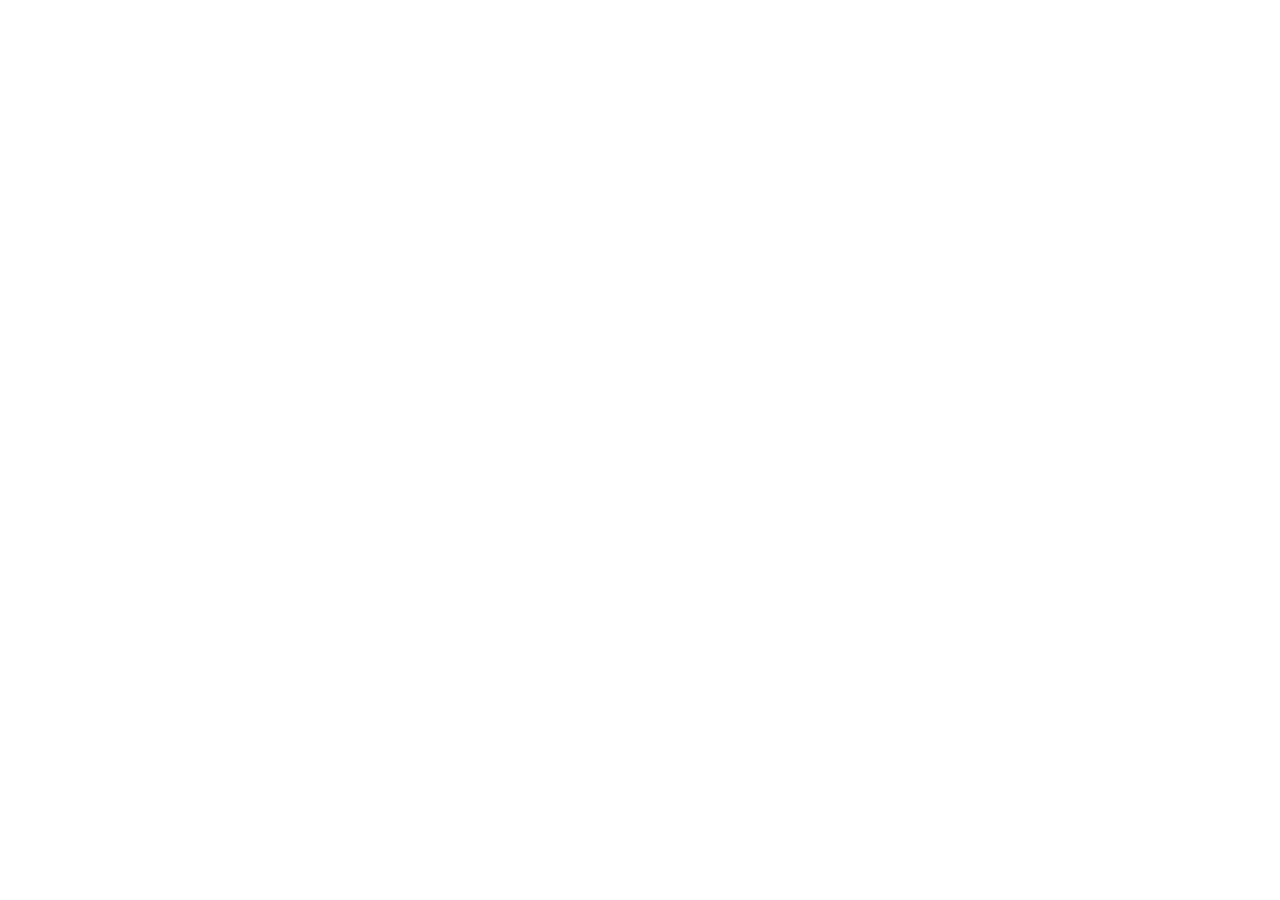
==== page2.html @ 292eb2e5 "add starting syntax,name every page" ====
<!DOCTYPE html>
<html lang="en">
<head>
    <meta charset="UTF-8">
    <meta name="viewport" content="width=device-width, initial-scale=1.0">
    <title>Videos</title>
    <link rel="stylesheet" href="./css/style.css">
</head>
<body>
    
</body>
    <script src="./js/scripts.js" ></script>
</html>
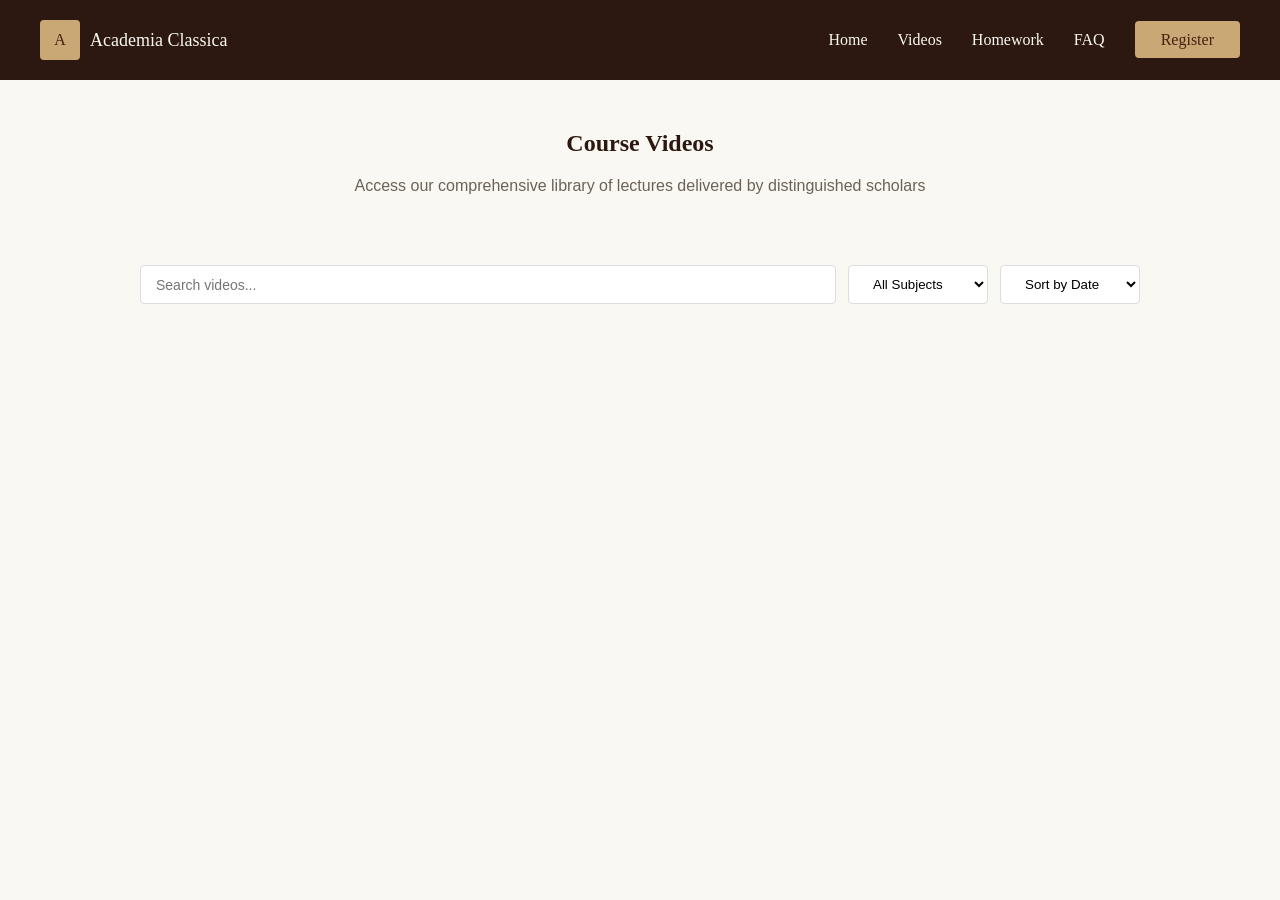
==== commit 7b240abc: "kapitan prover esli cho to ne nravitsa skaji" ====
--- a/page2.html
+++ b/page2.html
@@ -7,7 +7,47 @@
     <link rel="stylesheet" href="./css/style.css">
 </head>
 <body>
+    <div class="header">
+        <div class="container">
+            <div class="logo">
+                <a href="./index.html" class="logo-box">A</a>
+                <a href="./index.html" class="logo-text">Academia Classica</a>
+            </div>
+            <div class="main-nav">
+                <ul class="nav-list">
+                    <li><a href="./index.html">Home</a></li>
+                    <li><a href="./page2.html">Videos</a></li>
+                    <li><a href="./page3.html">Homework</a></li>
+                    <li><a href="./page4.html">FAQ</a></li>
+                    <li><a href="./page5.html" class="btn-register">Register</a></li>
+                </ul>
+            </div>
+        </div>
+    </div>
     
+    
+    <div class="content">
+        <div class="videos top-section">
+            <h2>Course Videos</h2>
+            <span>Access our comprehensive library of lectures delivered by distinguished scholars</span>
+        </div>
+        <div class="search-container">
+            <div class="controls">
+                <input type="text" class="search-input" placeholder="Search videos...">
+            
+                <select class="filter-dropdown">
+                <option>All Subjects</option>
+                </select>
+                
+                <select class="filter-dropdown">
+                <option>Sort by Date</option>
+                </select>
+            </div>
+        </div>
+    </div>
+    
+    
+
 </body>
     <script src="./js/scripts.js" ></script>
 </html>
--- a/css/style.css
+++ b/css/style.css
@@ -0,0 +1,244 @@
+body{
+    padding: 0;
+    margin: 0;
+    scroll-behavior: smooth;
+    background-color: #FAF8F3;
+}
+*{
+    font-family: "Noto Sans", sans-serif;
+}
+header{
+    width: 100%;
+    height: 75px;
+    background-color: #2C1810;
+    display: flex;
+    justify-content: space-around;
+
+}
+.logoPlace{
+    width: 15%;
+    height: 100%;
+    background-color: aliceblue;
+}
+.navBar{
+    width: 28%;
+    height: 100%;
+    background-color: #2C1810;
+}
+nav{
+    width: 100%;
+    height: 100%;
+    display: flex;
+    justify-content: space-around;
+    align-items: center;
+}
+.fontNav{
+    text-decoration: none;
+    font-size: 17px;
+    color: white;
+    transition: color 0.3s ease-in-out;
+}
+.fontNav:hover{
+    color: #C9A876;
+}
+#RegisterButton{
+    color: black;
+    background-color: #C9A876;
+    border-radius: 0.25rem;
+    border-style: none;
+    font-size: 15px;
+    width: 25%;
+    height: 50%;
+    cursor: pointer;
+    transition: background-color 0.2s ease-in-out;
+}
+#RegisterButton:hover{
+    background-color: #9b815b;
+}
+.mainPart{
+    width: 100%;
+    height: 1310px;
+    background-color: #FAF8F3;
+    display: flex;
+    justify-content: center;
+    align-items: center;
+    flex-direction: column;
+}
+.mainPartHead{
+    width: 65%;
+    height: 17%;
+    background-color: aqua;
+    display: flex;
+    flex-direction: column;
+}
+.mainPartLiner{
+    width: 100%;
+    height: 40%;
+    background-color: #C9A876;
+    display: flex;
+    flex-direction: column;
+    align-items: center;
+}
+.yourInfo{
+    width: 100%;
+    height: 60%;
+    background-color: beige;
+    display: flex;
+    justify-content: space-evenly;
+    align-items: center;
+
+}
+.personalInfo{
+    width: 30%;
+    height: 80%;
+    background-color: chocolate;
+}
+.listsOfHw{
+    width: 65%;
+    height: 80%;
+    background-color: bisque;
+}
+h2{
+    margin: 0;
+}
+footer{
+    width: 100%;
+    height: 200px;
+    background-color: #2C1810;
+}
+
+
+/* VIDEOS */
+/* navigation */
+.header {
+    background-color: #2C1810;
+    font-size: 16px;
+    padding: 15px 0 15px 0;
+    display: flex;
+    justify-content: center;
+}
+
+.header .container {
+    width: 100%;
+    max-width: 1200px;
+    display: flex;
+    align-items: center;
+    justify-content: space-between;
+}
+
+.header .logo {
+    display: flex;
+    align-items: center;
+    gap: 10px;
+    width: 100%;
+}
+
+.header .logo a {
+    text-decoration: none;
+    font-family: "Times New Roman", serif;
+}
+
+.header .logo-box {
+    background-color: #C9A876;
+    color: #4b1e0f;
+    font-weight: 300;
+    width: 40px;
+    height: 40px;
+    display: flex;
+    align-items: center;
+    justify-content: center;
+    border-radius: 4px;
+}
+
+.header .logo-text {
+    color: #FAF8F3;
+    font-size: 18px;
+}
+
+.header .main-nav {
+    align-items: center;
+    
+}
+
+.header .main-nav a {
+    color: #FAF8F3;
+    text-decoration: none;
+    font-size: 16px;
+    font-family: "Segoe UI Emoji";
+}
+
+.header .main-nav a:hover {
+    color: #c9a56a;
+}
+
+.header .nav-list {
+    display: flex;
+    gap: 30px;
+    list-style: none; 
+}
+
+.header .main-nav .btn-register {
+    background-color: #C9A876;
+    color: #4b1e0f;
+    padding: 10px 26px;
+    border-radius: 4px;
+    text-decoration: none;
+    font-weight: 500;
+}
+
+.header .btn-register:hover {
+    background-color: #b8935a;
+}
+
+/* video */
+.content {
+    width: 80%;
+    margin: 0 auto;
+}
+
+.top-section {
+    text-align: center;
+    padding: 50px 0 50px 0;
+    
+}
+.top-section h2 {
+  color: #2C1810;
+  margin-bottom: 20px;
+  font-weight: bold;
+  font-family: "Segoe UI Emoji";
+}
+.top-section span {
+  color: #6B6256;
+  margin-bottom: 40px;
+}
+
+.search-container {
+  font-family: sans-serif;
+  max-width: 1000px;
+  margin: 20px auto;
+  text-align: center;
+}
+
+.controls {
+  display: flex;
+  gap: 12px;
+  margin-bottom: 40px;
+}
+
+.search-input {
+  flex-grow: 1;
+  padding: 10px 15px;
+  border: 1px solid #ddd;
+  border-radius: 4px;
+  font-size: 14px;
+  color: #888;
+}
+
+.filter-dropdown {
+  padding: 10px 20px;
+  border: 1px solid #ddd;
+  border-radius: 4px;
+  background-color: white;
+  cursor: pointer;
+  min-width: 140px;
+}
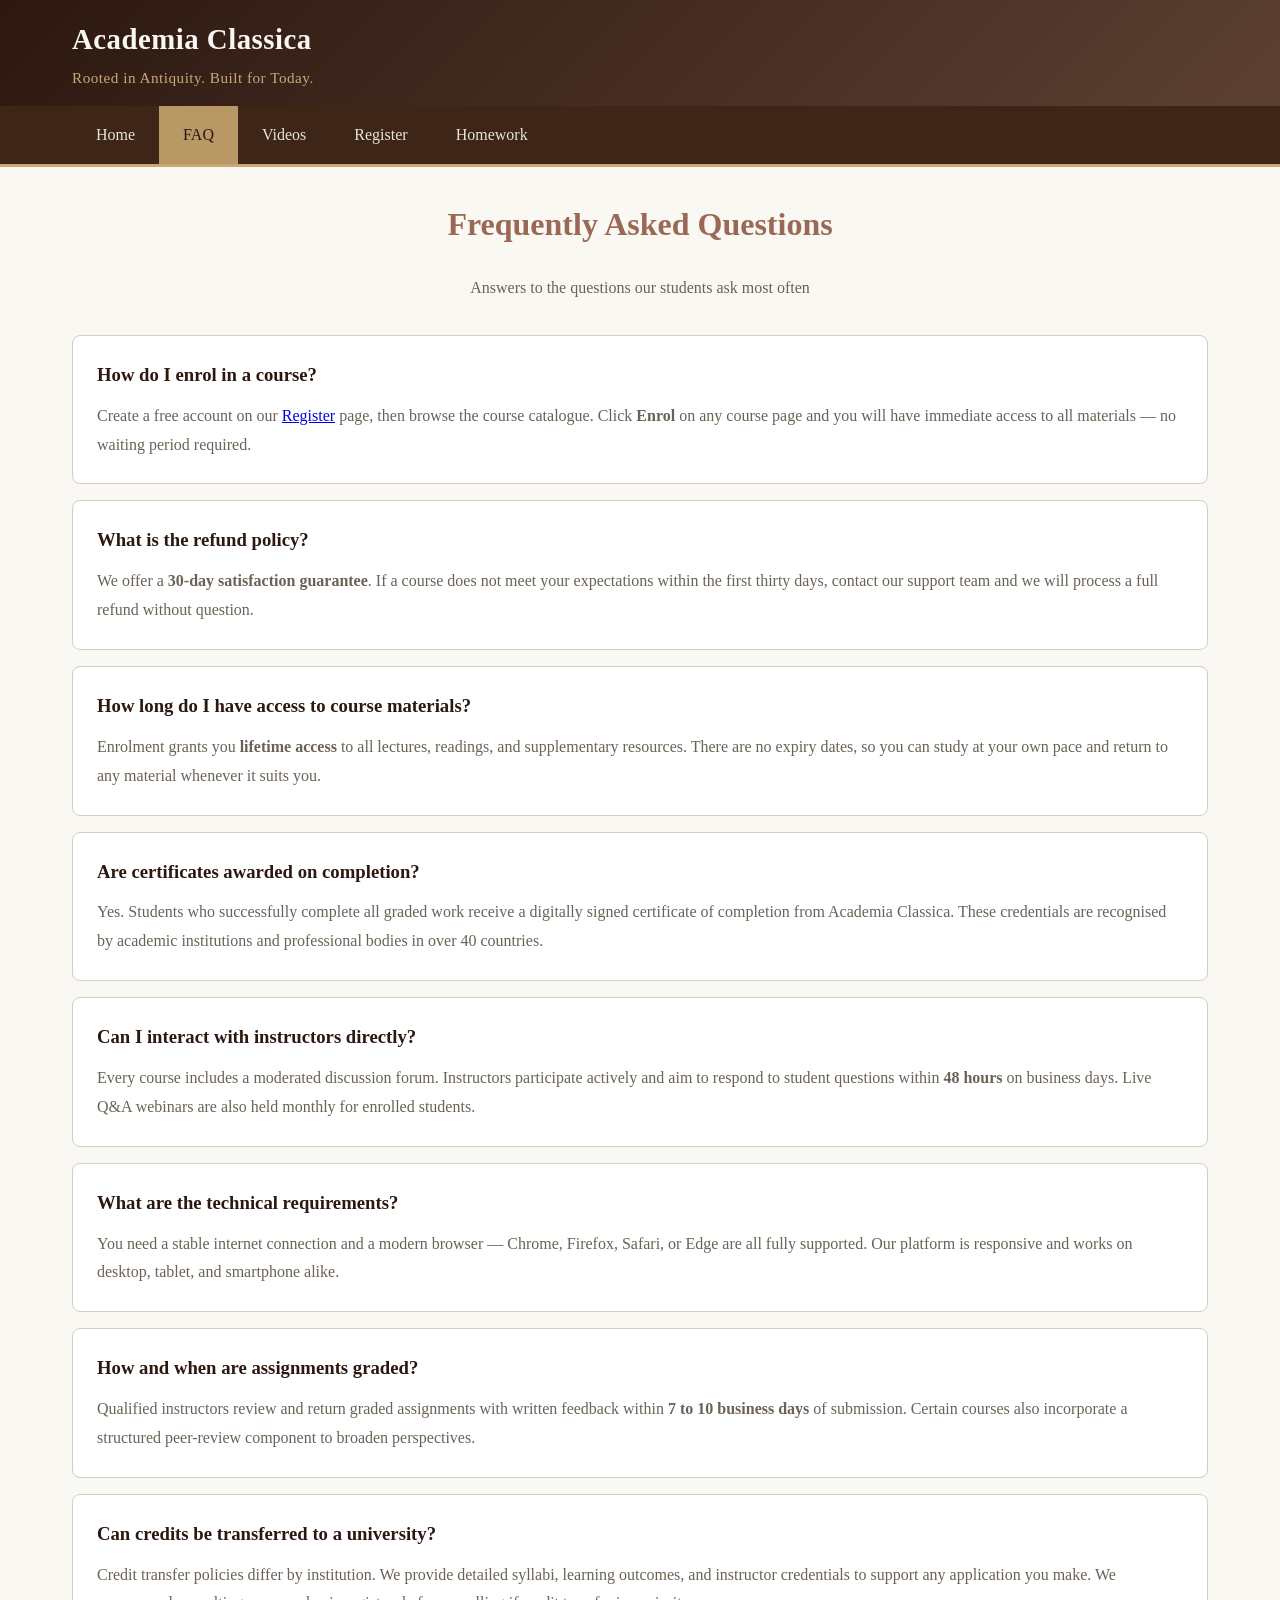
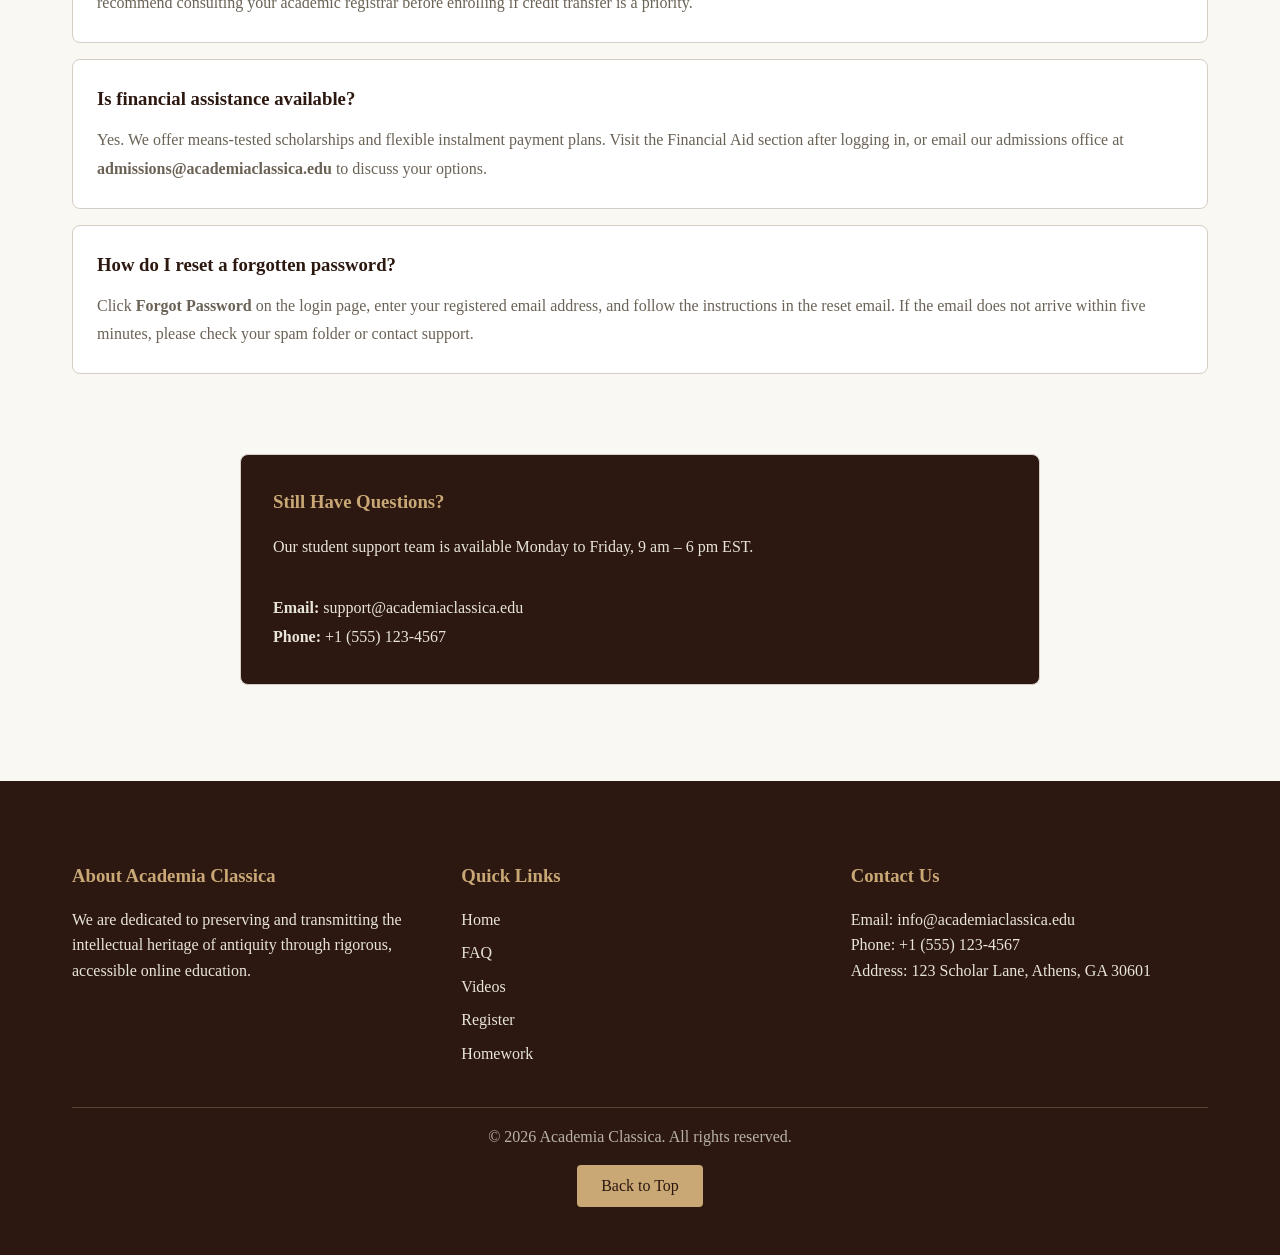
==== commit 112ae5bb: "Final Version" ====
--- a/page2.html
+++ b/page2.html
@@ -3,51 +3,173 @@
 <head>
     <meta charset="UTF-8">
     <meta name="viewport" content="width=device-width, initial-scale=1.0">
-    <title>Videos</title>
-    <link rel="stylesheet" href="./css/style.css">
+    <title>FAQ - Academia Classica</title>
+    <link rel="stylesheet" href="css/style.css">
 </head>
 <body>
-    <div class="header">
-        <div class="container">
-            <div class="logo">
-                <a href="./index.html" class="logo-box">A</a>
-                <a href="./index.html" class="logo-text">Academia Classica</a>
-            </div>
-            <div class="main-nav">
-                <ul class="nav-list">
-                    <li><a href="./index.html">Home</a></li>
-                    <li><a href="./page2.html">Videos</a></li>
-                    <li><a href="./page3.html">Homework</a></li>
-                    <li><a href="./page4.html">FAQ</a></li>
-                    <li><a href="./page5.html" class="btn-register">Register</a></li>
-                </ul>
+    <header id="top">
+        <div class="container header-inner">
+            <div>
+                <h1>Academia Classica</h1>
+                <p class="header-tagline">Rooted in Antiquity. Built for Today.</p>
             </div>
         </div>
-    </div>
-    
-    
-    <div class="content">
-        <div class="videos top-section">
-            <h2>Course Videos</h2>
-            <span>Access our comprehensive library of lectures delivered by distinguished scholars</span>
-        </div>
-        <div class="search-container">
-            <div class="controls">
-                <input type="text" class="search-input" placeholder="Search videos...">
-            
-                <select class="filter-dropdown">
-                <option>All Subjects</option>
-                </select>
-                
-                <select class="filter-dropdown">
-                <option>Sort by Date</option>
-                </select>
+    </header>
+
+    <nav>
+        <ul>
+            <li><a href="index.html">Home</a></li>
+            <li><a href="page2.html" class="active">FAQ</a></li>
+            <li><a href="page3.html">Videos</a></li>
+            <li><a href="page4.html">Register</a></li>
+            <li><a href="page5.html">Homework</a></li>
+        </ul>
+    </nav>
+
+    <main>
+        <section class="container">
+            <h2>Frequently Asked Questions</h2>
+            <p class="text-center mb-2">Answers to the questions our students ask most often</p>
+
+            <article class="faq-item">
+                <h3>How do I enrol in a course?</h3>
+                <p>
+                    Create a free account on our <a href="page4.html">Register</a> page, then browse the
+                    course catalogue. Click <strong>Enrol</strong> on any course page and you will have
+                    immediate access to all materials — no waiting period required.
+                </p>
+            </article>
+
+            <article class="faq-item">
+                <h3>What is the refund policy?</h3>
+                <p>
+                    We offer a <strong>30-day satisfaction guarantee</strong>. If a course does not meet
+                    your expectations within the first thirty days, contact our support team and we will
+                    process a full refund without question.
+                </p>
+            </article>
+
+            <article class="faq-item">
+                <h3>How long do I have access to course materials?</h3>
+                <p>
+                    Enrolment grants you <strong>lifetime access</strong> to all lectures, readings, and
+                    supplementary resources. There are no expiry dates, so you can study at your own pace
+                    and return to any material whenever it suits you.
+                </p>
+            </article>
+
+            <article class="faq-item">
+                <h3>Are certificates awarded on completion?</h3>
+                <p>
+                    Yes. Students who successfully complete all graded work receive a digitally signed
+                    certificate of completion from Academia Classica. These credentials are recognised
+                    by academic institutions and professional bodies in over 40 countries.
+                </p>
+            </article>
+
+            <article class="faq-item">
+                <h3>Can I interact with instructors directly?</h3>
+                <p>
+                    Every course includes a moderated discussion forum. Instructors participate actively
+                    and aim to respond to student questions within <strong>48 hours</strong> on business days.
+                    Live Q&amp;A webinars are also held monthly for enrolled students.
+                </p>
+            </article>
+
+            <article class="faq-item">
+                <h3>What are the technical requirements?</h3>
+                <p>
+                    You need a stable internet connection and a modern browser — Chrome, Firefox, Safari,
+                    or Edge are all fully supported. Our platform is responsive and works on desktop,
+                    tablet, and smartphone alike.
+                </p>
+            </article>
+
+            <article class="faq-item">
+                <h3>How and when are assignments graded?</h3>
+                <p>
+                    Qualified instructors review and return graded assignments with written feedback
+                    within <strong>7 to 10 business days</strong> of submission. Certain courses also
+                    incorporate a structured peer-review component to broaden perspectives.
+                </p>
+            </article>
+
+            <article class="faq-item">
+                <h3>Can credits be transferred to a university?</h3>
+                <p>
+                    Credit transfer policies differ by institution. We provide detailed syllabi, learning
+                    outcomes, and instructor credentials to support any application you make. We recommend
+                    consulting your academic registrar before enrolling if credit transfer is a priority.
+                </p>
+            </article>
+
+            <article class="faq-item">
+                <h3>Is financial assistance available?</h3>
+                <p>
+                    Yes. We offer means-tested scholarships and flexible instalment payment plans.
+                    Visit the Financial Aid section after logging in, or email our admissions office
+                    at <strong>admissions@academiaclassica.edu</strong> to discuss your options.
+                </p>
+            </article>
+
+            <article class="faq-item">
+                <h3>How do I reset a forgotten password?</h3>
+                <p>
+                    Click <strong>Forgot Password</strong> on the login page, enter your registered
+                    email address, and follow the instructions in the reset email. If the email does
+                    not arrive within five minutes, please check your spam folder or contact support.
+                </p>
+            </article>
+        </section>
+
+        <section class="container">
+            <div class="card max-width-800 dark-card">
+                <h3>Still Have Questions?</h3>
+                <p>Our student support team is available Monday to Friday, 9 am – 6 pm EST.</p>
+                <p class="mt-2">
+                    <strong>Email:</strong> support@academiaclassica.edu<br>
+                    <strong>Phone:</strong> +1 (555) 123-4567
+                </p>
+            </div>
+        </section>
+    </main>
+
+    <!-- Footer -->
+    <footer>
+        <div class="container">
+            <div class="footer-content">
+                <aside class="footer-section">
+                    <h3>About Academia Classica</h3>
+                    <p>
+                        We are dedicated to preserving and transmitting the intellectual heritage of
+                        antiquity through rigorous, accessible online education.
+                    </p>
+                </aside>
+
+                <aside class="footer-section">
+                    <h3>Quick Links</h3>
+                    <ul>
+                        <li><a href="index.html">Home</a></li>
+                        <li><a href="page2.html">FAQ</a></li>
+                        <li><a href="page3.html">Videos</a></li>
+                        <li><a href="page4.html">Register</a></li>
+                        <li><a href="page5.html">Homework</a></li>
+                    </ul>
+                </aside>
+
+                <aside class="footer-section">
+                    <h3>Contact Us</h3>
+                    <p>Email: info@academiaclassica.edu</p>
+                    <p>Phone: +1 (555) 123-4567</p>
+                    <p>Address: 123 Scholar Lane, Athens, GA 30601</p>
+                </aside>
+            </div>
+
+            <div class="footer-bottom">
+                <p>&copy; 2026 Academia Classica. All rights reserved.</p>
+                <a href="#top" class="back-to-top">Back to Top</a>
             </div>
         </div>
-    </div>
-    
-    
-
+    </footer>
 </body>
-    <script src="./js/scripts.js" ></script>
 </html>
--- a/css/style.css
+++ b/css/style.css
@@ -1,244 +1,595 @@
-body{
-    padding: 0;
-    margin: 0;
-    scroll-behavior: smooth;
-    background-color: #FAF8F3;
-}
-*{
-    font-family: "Noto Sans", sans-serif;
-}
-header{
-    width: 100%;
-    height: 75px;
-    background-color: #2C1810;
-    display: flex;
-    justify-content: space-around;
-
-}
-.logoPlace{
-    width: 15%;
-    height: 100%;
-    background-color: aliceblue;
-}
-.navBar{
-    width: 28%;
-    height: 100%;
-    background-color: #2C1810;
-}
-nav{
-    width: 100%;
-    height: 100%;
-    display: flex;
-    justify-content: space-around;
-    align-items: center;
-}
-.fontNav{
-    text-decoration: none;
-    font-size: 17px;
-    color: white;
-    transition: color 0.3s ease-in-out;
-}
-.fontNav:hover{
-    color: #C9A876;
-}
-#RegisterButton{
-    color: black;
-    background-color: #C9A876;
-    border-radius: 0.25rem;
-    border-style: none;
-    font-size: 15px;
-    width: 25%;
-    height: 50%;
-    cursor: pointer;
-    transition: background-color 0.2s ease-in-out;
-}
-#RegisterButton:hover{
-    background-color: #9b815b;
-}
-.mainPart{
-    width: 100%;
-    height: 1310px;
-    background-color: #FAF8F3;
-    display: flex;
-    justify-content: center;
-    align-items: center;
-    flex-direction: column;
-}
-.mainPartHead{
-    width: 65%;
-    height: 17%;
-    background-color: aqua;
-    display: flex;
-    flex-direction: column;
-}
-.mainPartLiner{
-    width: 100%;
-    height: 40%;
-    background-color: #C9A876;
-    display: flex;
-    flex-direction: column;
-    align-items: center;
-}
-.yourInfo{
-    width: 100%;
-    height: 60%;
-    background-color: beige;
-    display: flex;
-    justify-content: space-evenly;
-    align-items: center;
-
-}
-.personalInfo{
-    width: 30%;
-    height: 80%;
-    background-color: chocolate;
-}
-.listsOfHw{
-    width: 65%;
-    height: 80%;
-    background-color: bisque;
-}
-h2{
-    margin: 0;
-}
-footer{
-    width: 100%;
-    height: 200px;
-    background-color: #2C1810;
-}
-
-
-/* VIDEOS */
-/* navigation */
-.header {
-    background-color: #2C1810;
-    font-size: 16px;
-    padding: 15px 0 15px 0;
-    display: flex;
-    justify-content: center;
-}
-
-.header .container {
-    width: 100%;
-    max-width: 1200px;
-    display: flex;
-    align-items: center;
-    justify-content: space-between;
-}
-
-.header .logo {
-    display: flex;
-    align-items: center;
-    gap: 10px;
-    width: 100%;
-}
-
-.header .logo a {
-    text-decoration: none;
-    font-family: "Times New Roman", serif;
-}
-
-.header .logo-box {
-    background-color: #C9A876;
-    color: #4b1e0f;
-    font-weight: 300;
-    width: 40px;
-    height: 40px;
-    display: flex;
-    align-items: center;
-    justify-content: center;
-    border-radius: 4px;
-}
-
-.header .logo-text {
-    color: #FAF8F3;
-    font-size: 18px;
-}
-
-.header .main-nav {
-    align-items: center;
-    
-}
-
-.header .main-nav a {
-    color: #FAF8F3;
-    text-decoration: none;
-    font-size: 16px;
-    font-family: "Segoe UI Emoji";
-}
-
-.header .main-nav a:hover {
-    color: #c9a56a;
-}
-
-.header .nav-list {
-    display: flex;
-    gap: 30px;
-    list-style: none; 
-}
-
-.header .main-nav .btn-register {
-    background-color: #C9A876;
-    color: #4b1e0f;
-    padding: 10px 26px;
-    border-radius: 4px;
-    text-decoration: none;
-    font-weight: 500;
-}
-
-.header .btn-register:hover {
-    background-color: #b8935a;
-}
-
-/* video */
-.content {
-    width: 80%;
-    margin: 0 auto;
-}
-
-.top-section {
-    text-align: center;
-    padding: 50px 0 50px 0;
-    
-}
-.top-section h2 {
-  color: #2C1810;
-  margin-bottom: 20px;
+* {
+  margin: 0;
+  padding: 0;
+  box-sizing: border-box;
+}
+
+body {
+  font-family: 'Georgia', 'Times New Roman', serif;
+  line-height: 1.6;
+  color: #2C1810;
+  background-color: #FAF8F3;
+}
+
+/* Header Styles */
+header {
+  background: linear-gradient(135deg, #2C1810 0%, #5C4033 100%);
+  color: #FAF8F3;
+  padding: 1rem 0;
+  box-shadow: 0 2px 8px rgba(0, 0, 0, 0.15);
+}
+
+header .container {
+  max-width: 1200px;
+  margin: 0 auto;
+  padding: 0 2rem;
+  display: flex;
+  justify-content: space-between;
+  align-items: center;
+}
+
+header h1 {
+  font-size: 1.8rem;
+  letter-spacing: 0.5px;
+}
+
+nav {
+  background-color: #3D2517;
+  border-bottom: 3px solid #C9A876;
+}
+
+nav ul {
+  list-style: none;
+  display: flex;
+  max-width: 1200px;
+  margin: 0 auto;
+  padding: 0 2rem;
+}
+
+nav ul li {
+  margin: 0;
+}
+
+nav ul li a {
+  display: block;
+  padding: 1rem 1.5rem;
+  color: #E8E4DC;
+  text-decoration: none;
+  transition: background-color 0.3s ease, color 0.3s ease;
+}
+
+nav ul li a:hover {
+  background-color: #C9A876;
+  color: #2C1810;
+}
+
+nav ul li a.active {
+  background-color: #B89865;
+  color: #2C1810;
+}
+
+/* Main Content */
+main {
+  min-height: 60vh;
+}
+
+.container {
+  max-width: 1200px;
+  margin: 0 auto;
+  padding: 2rem;
+}
+
+.hero {
+  background: linear-gradient(135deg, #2C1810 0%, #5C4033 100%);
+  color: #FAF8F3;
+  text-align: center;
+  padding: 5rem 2rem;
+  margin-bottom: 3rem;
+}
+
+.hero h2 {
+  font-size: 2.5rem;
+  margin-bottom: 1rem;
+  letter-spacing: 1px;
+}
+
+.hero p {
+  font-size: 1.2rem;
+  max-width: 800px;
+  margin: 0 auto 2rem;
+  color: #E8E4DC;
+}
+
+.btn {
+  display: inline-block;
+  padding: 0.75rem 2rem;
+  background-color: #C9A876;
+  color: #2C1810;
+  text-decoration: none;
+  border-radius: 4px;
+  transition: background-color 0.3s ease;
+  border: none;
+  cursor: pointer;
+  font-size: 1rem;
+}
+
+.btn:hover {
+  background-color: #B89865;
+}
+
+.grid {
+  display: grid;
+  grid-template-columns: repeat(auto-fit, minmax(300px, 1fr));
+  gap: 2rem;
+  margin: 3rem 0;
+}
+
+.card {
+  background-color: white;
+  border: 1px solid #D4CEC4;
+  border-radius: 8px;
+  padding: 2rem;
+  transition: box-shadow 0.3s ease;
+}
+
+.card:hover {
+  box-shadow: 0 8px 16px rgba(0, 0, 0, 0.1);
+}
+
+.card h3 {
+  color: #2C1810;
+  margin-bottom: 1rem;
+}
+
+.card p {
+  color: #6B6256;
+}
+
+.icon {
+  width: 48px;
+  height: 48px;
+  background-color: #C9A876;
+  border-radius: 50%;
+  display: flex;
+  align-items: center;
+  justify-content: center;
+  margin-bottom: 1rem;
+}
+
+form {
+  background-color: white;
+  padding: 2rem;
+  border: 1px solid #D4CEC4;
+  border-radius: 8px;
+  max-width: 800px;
+  margin: 2rem auto;
+}
+
+.form-group {
+  margin-bottom: 1.5rem;
+}
+
+label {
+  display: block;
+  margin-bottom: 0.5rem;
+  color: #2C1810;
   font-weight: bold;
-  font-family: "Segoe UI Emoji";
-}
-.top-section span {
+}
+
+input[type="text"],
+input[type="email"],
+input[type="number"],
+input[type="password"],
+select,
+textarea {
+  width: 100%;
+  padding: 0.75rem;
+  border: 1px solid #D4CEC4;
+  border-radius: 4px;
+  font-family: inherit;
+  font-size: 1rem;
+  background-color: #FAF8F3;
+}
+
+input[type="text"]:focus,
+input[type="email"]:focus,
+input[type="number"]:focus,
+input[type="password"]:focus,
+select:focus,
+textarea:focus {
+  outline: none;
+  border-color: #8B7355;
+  box-shadow: 0 0 0 3px rgba(139, 115, 85, 0.1);
+}
+
+textarea {
+  min-height: 120px;
+  resize: vertical;
+}
+
+.form-row {
+  display: grid;
+  grid-template-columns: 1fr 1fr;
+  gap: 1rem;
+}
+
+.radio-group,
+.checkbox-group {
+  display: flex;
+  flex-direction: column;
+  gap: 0.75rem;
+}
+
+.radio-group label,
+.checkbox-group label {
+  font-weight: normal;
+  display: flex;
+  align-items: center;
+}
+
+input[type="radio"],
+input[type="checkbox"] {
+  margin-right: 0.5rem;
+  width: auto;
+}
+
+.form-actions {
+  display: flex;
+  gap: 1rem;
+  margin-top: 2rem;
+}
+
+button[type="submit"] {
+  flex: 1;
+  padding: 0.75rem 2rem;
+  background-color: #2C1810;
+  color: #FAF8F3;
+  border: none;
+  border-radius: 4px;
+  cursor: pointer;
+  font-size: 1rem;
+  transition: background-color 0.3s ease;
+}
+
+button[type="submit"]:hover {
+  background-color: #3D2517;
+}
+
+button[type="reset"] {
+  flex: 1;
+  padding: 0.75rem 2rem;
+  background-color: #D4CEC4;
+  color: #2C1810;
+  border: none;
+  border-radius: 4px;
+  cursor: pointer;
+  font-size: 1rem;
+  transition: background-color 0.3s ease;
+}
+
+button[type="reset"]:hover {
+  background-color: #C4BEB4;
+}
+
+.faq-item {
+  background-color: white;
+  border: 1px solid #D4CEC4;
+  border-radius: 8px;
+  padding: 1.5rem;
+  margin-bottom: 1rem;
+}
+
+.faq-item h3 {
+  color: #2C1810;
+  margin-bottom: 0.75rem;
+}
+
+.faq-item p {
   color: #6B6256;
-  margin-bottom: 40px;
-}
-
-.search-container {
-  font-family: sans-serif;
-  max-width: 1000px;
-  margin: 20px auto;
+  line-height: 1.8;
+}
+
+.video-grid {
+  display: grid;
+  grid-template-columns: repeat(auto-fit, minmax(350px, 1fr));
+  gap: 2rem;
+  margin: 2rem 0;
+}
+
+.video-item {
+  background-color: white;
+  border: 1px solid #D4CEC4;
+  border-radius: 8px;
+  overflow: hidden;
+}
+
+.video-thumbnail {
+  width: 100%;
+  height: 200px;
+  background-color: #E8E4DC;
+  display: flex;
+  align-items: center;
+  justify-content: center;
+}
+
+.video-content {
+  padding: 1.5rem;
+}
+
+.video-content h3 {
+  color: #2C1810;
+  margin-bottom: 0.5rem;
+}
+
+.video-content p {
+  color: #6B6256;
+}
+
+/* Table Styles */
+table {
+  width: 100%;
+  border-collapse: collapse;
+  margin: 2rem 0;
+  background-color: white;
+  border: 1px solid #D4CEC4;
+  border-radius: 8px;
+  overflow: hidden;
+}
+
+thead {
+  background-color: #2C1810;
+  color: #FAF8F3;
+}
+
+th {
+  padding: 1rem;
+  text-align: left;
+  font-weight: bold;
+}
+
+td {
+  padding: 1rem;
+  border-bottom: 1px solid #D4CEC4;
+}
+
+tbody tr:hover {
+  background-color: #FAF8F3;
+}
+
+/* Footer Styles */
+footer {
+  background-color: #2C1810;
+  color: #E8E4DC;
+  padding: 3rem 2rem 1rem;
+  margin-top: 4rem;
+}
+
+footer .container {
+  max-width: 1200px;
+  margin: 0 auto;
+}
+
+.footer-content {
+  display: grid;
+  grid-template-columns: repeat(auto-fit, minmax(250px, 1fr));
+  gap: 2rem;
+  margin-bottom: 2rem;
+}
+
+.footer-section h3 {
+  color: #C9A876;
+  margin-bottom: 1rem;
+}
+
+.footer-section ul {
+  list-style: none;
+}
+
+.footer-section ul li {
+  margin-bottom: 0.5rem;
+}
+
+.footer-section a {
+  color: #E8E4DC;
+  text-decoration: none;
+  transition: color 0.3s ease;
+}
+
+.footer-section a:hover {
+  color: #C9A876;
+}
+
+.footer-bottom {
+  border-top: 1px solid #5C4033;
+  padding-top: 1rem;
   text-align: center;
-}
-
-.controls {
-  display: flex;
-  gap: 12px;
-  margin-bottom: 40px;
-}
-
-.search-input {
-  flex-grow: 1;
-  padding: 10px 15px;
-  border: 1px solid #ddd;
+  color: #B8B2A8;
+}
+
+.back-to-top {
+  display: inline-block;
+  margin-top: 1rem;
+  padding: 0.5rem 1.5rem;
+  background-color: #C9A876;
+  color: #2C1810;
+  text-decoration: none;
   border-radius: 4px;
-  font-size: 14px;
-  color: #888;
-}
-
-.filter-dropdown {
-  padding: 10px 20px;
-  border: 1px solid #ddd;
+  transition: background-color 0.3s ease;
+}
+
+.back-to-top:hover {
+  background-color: #B89865;
+}
+
+/* Section Styles */
+
+
+section h2 {
+  color: #9b6855;
+  font-size: 2rem;
+  margin-bottom: 1.5rem;
+  text-align: center;
+}
+
+section p {
+  color: #6B6256;
+  line-height: 1.8;
+}
+
+/* Utility Classes */
+.text-center {
+  text-align: center;
+}
+
+.text-left {
+  text-align: left;
+}
+
+.mb-1 {
+  margin-bottom: 1rem;
+}
+
+.mb-2 {
+  margin-bottom: 2rem;
+}
+
+.mt-2 {
+  margin-top: 2rem;
+}
+
+.max-width-800 {
+  max-width: 800px;
+  margin: 0 auto;
+}
+
+.italic-text {
+  font-style: italic;
+  margin-bottom: 1rem;
+}
+
+.author-text {
+  color: #6B6256;
+}
+
+.dark-card {
+  background-color: #2C1810;
+  color: #FAF8F3;
+}
+
+.dark-card h3 {
+  color: #C9A876;
+}
+
+.dark-card p {
+  color: #E8E4DC;
+}
+
+.stat-number {
+  font-size: 2rem;
+}
+
+.stat-pending {
+  color: #C9A876;
+}
+
+.stat-submitted {
+  color: #8B7355;
+}
+
+.stat-graded {
+  color: #2C4A3E;
+}
+
+.assignment-header {
+  display: flex;
+  justify-content: space-between;
+  align-items: start;
+  margin-bottom: 1rem;
+}
+
+.assignment-card {
+  margin-bottom: 1.5rem;
+}
+
+.badge {
+  padding: 0.25rem 0.75rem;
   border-radius: 4px;
-  background-color: white;
+  font-size: 0.875rem;
+  font-weight: bold;
+}
+
+.badge-pending {
+  background-color: #C9A876;
+  color: #2C1810;
+}
+
+.badge-submitted {
+  background-color: #8B7355;
+  color: #FAF8F3;
+}
+
+.badge-graded {
+  background-color: #2C4A3E;
+  color: #FAF8F3;
+}
+
+.assignment-description {
+  margin-top: 1rem;
+}
+
+.flex-row {
+  display: flex;
+  gap: 1rem;
+}
+
+.text-right {
+  text-align: right;
+}
+
+.grade-section {
+  text-align: right;
+}
+
+.grade-badge {
+  display: block;
+  margin-bottom: 0.5rem;
+}
+
+.video-thumbnail{
+    background-image: url("../assets/the-myth-of-sisyphus.webp");
+    background-position: center;  
+    background-repeat: no-repeat;
+    background-size: 350px 200px;
+
+}
+
+.header-inner {
+  display: flex;
+  align-items: center;
+}
+
+.header-tagline {
+  font-size: 0.95rem;
+  color: #C9A876;
+  margin-top: 0.25rem;
+  letter-spacing: 0.5px;
+}
+
+.label-note {
+  font-weight: normal;
+  font-size: 0.875rem;
+  color: #6B6256;
+}
+
+.checkbox-inline {
+  display: flex;
+  align-items: flex-start;
+  gap: 0.5rem;
+  font-weight: normal;
   cursor: pointer;
-  min-width: 140px;
+}
+
+.checkbox-inline input[type="checkbox"] {
+  margin-top: 0.25rem;
+  flex-shrink: 0;
 }
